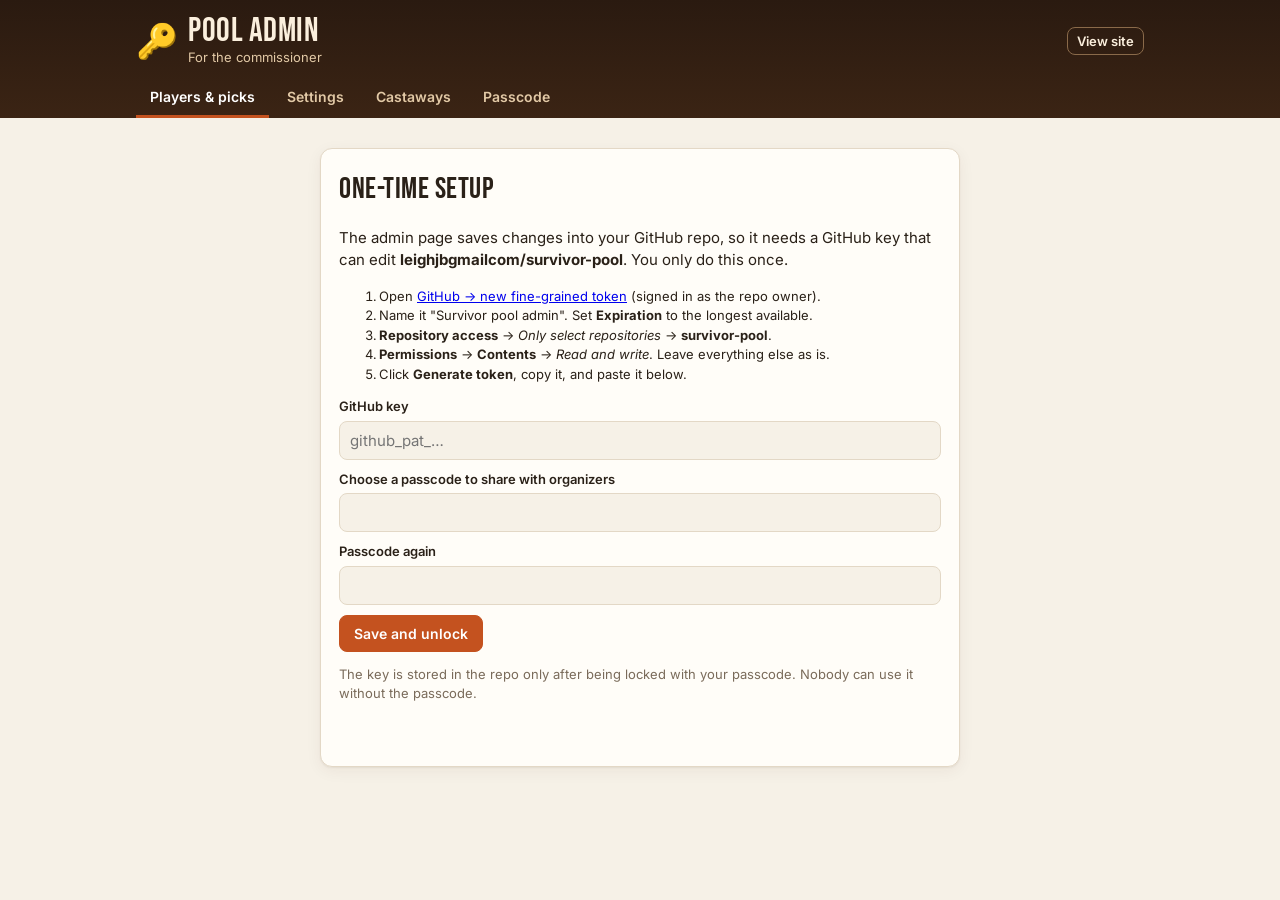
==== admin.html @ 6600c1a3 "Automatic weekly scores from Global TV and a passcode admin page - tools/fetch_results.py + schedule" ====
<!doctype html>
<html lang="en">
<head>
  <meta charset="utf-8">
  <meta name="viewport" content="width=device-width, initial-scale=1">
  <meta name="robots" content="noindex">
  <title>Pool Admin</title>
  <link rel="icon" href="data:image/svg+xml,<svg xmlns='http://www.w3.org/2000/svg' viewBox='0 0 100 100'><text y='.9em' font-size='90'>🔑</text></svg>">
  <link rel="preconnect" href="https://fonts.googleapis.com">
  <link href="https://fonts.googleapis.com/css2?family=Bebas+Neue&family=Inter:wght@400;500;600;700&display=swap" rel="stylesheet">
  <link rel="stylesheet" href="style.css">
  <style>
    .pick-grid { display: grid; grid-template-columns: repeat(auto-fit, minmax(220px, 1fr)); gap: 14px; }
    .pick-grid label.cb { font-weight: 400; display: flex; align-items: center; gap: 6px; margin: 0 0 4px; padding: 5px 8px; border: 1px solid var(--line); border-radius: 8px; cursor: pointer; }
    .pick-grid label.cb.on { border-color: var(--accent); background: rgba(196,82,31,.08); }
    .help { font-size: 13px; color: var(--muted); font-weight: 400; margin-top: 2px; }
    .set-row { display: grid; grid-template-columns: 220px 1fr; gap: 10px; align-items: start; padding: 8px 0; border-bottom: 1px dashed var(--line); }
    @media (max-width: 600px) { .set-row { grid-template-columns: 1fr; } }
    .set-row input, .set-row select, .set-row textarea { margin-top: 0; }
    td input, td select { margin: 0; padding: 6px 8px; }
    .saving { opacity: .6; pointer-events: none; }
  </style>
</head>
<body>
  <header class="top">
    <div class="wrap top-inner">
      <div class="brand"><span class="torch">🔑</span><div><h1>Pool Admin</h1><div class="sub" id="sub">For the commissioner</div></div></div>
      <div class="who"><a class="btn small" href="./" style="color:#FBEFDD;border-color:#8A6A4A;text-decoration:none">View site</a><button class="btn small" id="lock" hidden>Lock</button></div>
    </div>
    <nav class="wrap tabs" id="tabs" hidden>
      <button data-tab="players" class="on">Players &amp; picks</button>
      <button data-tab="settings">Settings</button>
      <button data-tab="castaways">Castaways</button>
      <button data-tab="access">Passcode</button>
    </nav>
  </header>
  <main class="wrap" id="main"><div class="card narrow muted">Loading…</div></main>
  <div id="toast" class="toast" hidden></div>
  <script src="config.js"></script>
  <script src="admin.js"></script>
</body>
</html>
---- style.css ----
:root {
  --bg: #F6F1E7;
  --panel: #FFFDF8;
  --ink: #2A2118;
  --muted: #7A6B5A;
  --line: #E3D8C6;
  --accent: #C4521F;      /* torch orange */
  --accent-ink: #FFFFFF;
  --good: #2F7D4F;
  --bad: #B23A2E;
  --toka: #E8B820;
  --savu: #7B4BB7;
  --gold: #D9A400;
  --shadow: 0 1px 2px rgba(60,40,20,.06), 0 4px 16px rgba(60,40,20,.06);
}
@media (prefers-color-scheme: dark) {
  :root {
    --bg: #17130F; --panel: #221C16; --ink: #F1E8DA; --muted: #A99A86; --line: #3A3027;
    --accent: #E9733A; --good: #5DBB84; --bad: #E2675A; --shadow: none;
  }
}
* { box-sizing: border-box; }
html, body { margin: 0; }
body { background: var(--bg); color: var(--ink); font: 15px/1.5 Inter, system-ui, sans-serif; }
.wrap { max-width: 1040px; margin: 0 auto; padding: 0 16px; }
h1, h2, h3 { font-family: "Bebas Neue", Impact, sans-serif; letter-spacing: .5px; font-weight: 400; margin: 0 0 8px; }
h2 { font-size: 30px; } h3 { font-size: 22px; }
code { background: var(--line); padding: 1px 5px; border-radius: 4px; }
.muted { color: var(--muted); }
.small { font-size: 13px; }

.top { background: linear-gradient(180deg, #2A1A10, #3B2414); color: #FBEFDD; }
.top-inner { display: flex; justify-content: space-between; align-items: center; gap: 12px; padding-top: 14px; padding-bottom: 10px; flex-wrap: wrap; }
.brand { display: flex; align-items: center; gap: 10px; }
.brand h1 { font-size: 34px; margin: 0; line-height: 1; }
.torch { font-size: 34px; }
.sub { color: #E2C9A6; font-size: 13px; }
.who { font-size: 13px; display: flex; gap: 10px; align-items: center; }
.who button { color: #FBEFDD; border-color: #8A6A4A; }
.tabs { display: flex; gap: 4px; overflow-x: auto; padding-bottom: 0; }
.tabs button { background: none; border: 0; color: #E2C9A6; padding: 10px 14px; font: 600 14px Inter, sans-serif; cursor: pointer; border-bottom: 3px solid transparent; white-space: nowrap; }
.tabs button.on { color: #fff; border-bottom-color: var(--accent); }

main { padding-top: 20px; padding-bottom: 40px; min-height: 60vh; }
.card { background: var(--panel); border: 1px solid var(--line); border-radius: 12px; padding: 18px; box-shadow: var(--shadow); margin-bottom: 16px; }
.narrow { max-width: 440px; margin: 30px auto; }
.announce { background: #FFF1D6; color: #5A3A10; border: 1px solid #F0D29A; padding: 10px 14px; border-radius: 10px; margin-bottom: 16px; white-space: pre-wrap; }
@media (prefers-color-scheme: dark) { .announce { background: #3A2A12; color: #F6DDB0; border-color: #6A4A1A; } }

label { display: block; font-weight: 600; font-size: 13px; margin-bottom: 10px; }
input, select, textarea { display: block; width: 100%; margin-top: 4px; padding: 9px 10px; border: 1px solid var(--line); border-radius: 8px; background: var(--bg); color: var(--ink); font: 15px Inter, sans-serif; }
input[type=checkbox], input[type=radio] { display: inline-block; width: auto; margin: 0 6px 0 0; }
.row { display: flex; gap: 8px; flex-wrap: wrap; align-items: center; }
.row > label { flex: 1; min-width: 160px; }
.btn { padding: 9px 14px; border-radius: 8px; border: 1px solid var(--line); background: transparent; color: var(--ink); font: 600 14px Inter, sans-serif; cursor: pointer; }
.btn.primary { background: var(--accent); border-color: var(--accent); color: var(--accent-ink); }
.btn.small { padding: 5px 9px; font-size: 13px; }
.btn.danger { color: var(--bad); }
.btn:disabled { opacity: .5; cursor: not-allowed; }
.linkish { background: none; border: 0; color: var(--accent); cursor: pointer; padding: 6px 0; font: 13px Inter, sans-serif; }
.msg { min-height: 1.2em; font-size: 14px; }
.msg.err { color: var(--bad); } .msg.ok { color: var(--good); }

table { width: 100%; border-collapse: collapse; }
th, td { padding: 9px 8px; text-align: left; border-bottom: 1px solid var(--line); }
th { font-size: 12px; text-transform: uppercase; letter-spacing: .5px; color: var(--muted); font-weight: 600; }
td.num, th.num { text-align: right; font-variant-numeric: tabular-nums; }
.scroll { overflow-x: auto; }
tr.click { cursor: pointer; }
tr.click:hover td { background: rgba(196,82,31,.06); }
tr.me td { background: rgba(196,82,31,.10); }
.rank { font-family: "Bebas Neue", sans-serif; font-size: 22px; width: 36px; }
.rank.r1 { color: var(--gold); }
.total { font-weight: 700; font-size: 17px; }
.detail td { background: var(--bg); }

.stats { display: grid; grid-template-columns: repeat(auto-fit, minmax(150px, 1fr)); gap: 12px; margin-bottom: 16px; }
.stat { background: var(--panel); border: 1px solid var(--line); border-radius: 12px; padding: 12px 14px; }
.stat .k { font-size: 12px; color: var(--muted); text-transform: uppercase; letter-spacing: .5px; }
.stat .v { font-family: "Bebas Neue", sans-serif; font-size: 32px; line-height: 1.1; }

.chips { display: flex; flex-wrap: wrap; gap: 6px; }
.chip { display: inline-flex; align-items: center; gap: 5px; border: 1px solid var(--line); border-radius: 999px; padding: 3px 10px; font-size: 13px; background: var(--panel); }
.chip .dot, .dot { width: 9px; height: 9px; border-radius: 50%; display: inline-block; flex: none; }
.chip.out { opacity: .5; text-decoration: line-through; }
.chip.mvp { border-color: var(--gold); box-shadow: inset 0 0 0 1px var(--gold); }
.chip b { font-variant-numeric: tabular-nums; }

.tribes { display: grid; grid-template-columns: 1fr 1fr; gap: 16px; }
@media (max-width: 640px) { .tribes { grid-template-columns: 1fr; } }
.tribe-head { display: flex; align-items: center; justify-content: space-between; border-bottom: 3px solid; padding-bottom: 6px; margin-bottom: 8px; }
.pick { display: flex; align-items: center; justify-content: space-between; gap: 8px; padding: 8px 10px; border: 1px solid var(--line); border-radius: 9px; margin-bottom: 6px; cursor: pointer; user-select: none; background: var(--panel); }
.pick.sel { border-color: var(--accent); background: rgba(196,82,31,.08); }
.pick.out { opacity: .55; }
.pick .star { background: none; border: 0; font-size: 20px; cursor: pointer; opacity: .25; padding: 0 2px; }
.pick .star.on { opacity: 1; }
.pick .star:disabled { visibility: hidden; }
.sticky-bar { position: sticky; bottom: 0; background: var(--panel); border-top: 1px solid var(--line); padding: 12px 0; margin-top: 12px; }

.grid-pts td { text-align: center; min-width: 38px; font-variant-numeric: tabular-nums; }
.grid-pts td:first-child, .grid-pts th:first-child { text-align: left; }
.zero { color: var(--muted); }

.admin-grid { display: grid; grid-template-columns: 1fr 1fr; gap: 16px; }
@media (max-width: 760px) { .admin-grid { grid-template-columns: 1fr; } }
.ev-list { list-style: none; padding: 0; margin: 8px 0 0; }
.ev-list li { display: flex; justify-content: space-between; gap: 8px; padding: 6px 0; border-bottom: 1px dashed var(--line); font-size: 14px; }
details summary { cursor: pointer; font-weight: 600; }
.pill { font-size: 11px; padding: 2px 7px; border-radius: 999px; background: var(--line); color: var(--muted); font-weight: 600; text-transform: uppercase; letter-spacing: .4px; }
.pill.good { background: rgba(47,125,79,.15); color: var(--good); }
.pill.bad { background: rgba(178,58,46,.12); color: var(--bad); }

.toast { position: fixed; left: 50%; bottom: 20px; transform: translateX(-50%); background: var(--ink); color: var(--bg); padding: 10px 16px; border-radius: 10px; font-size: 14px; z-index: 50; max-width: 90vw; }
.toast.err { background: var(--bad); color: #fff; }
.foot { color: var(--muted); font-size: 12px; padding-bottom: 30px; }
.rules li { margin-bottom: 4px; }
.cat-cols { columns: 3 220px; font-size: 14px; }
.cat-cols div { break-inside: avoid; margin-bottom: 3px; }
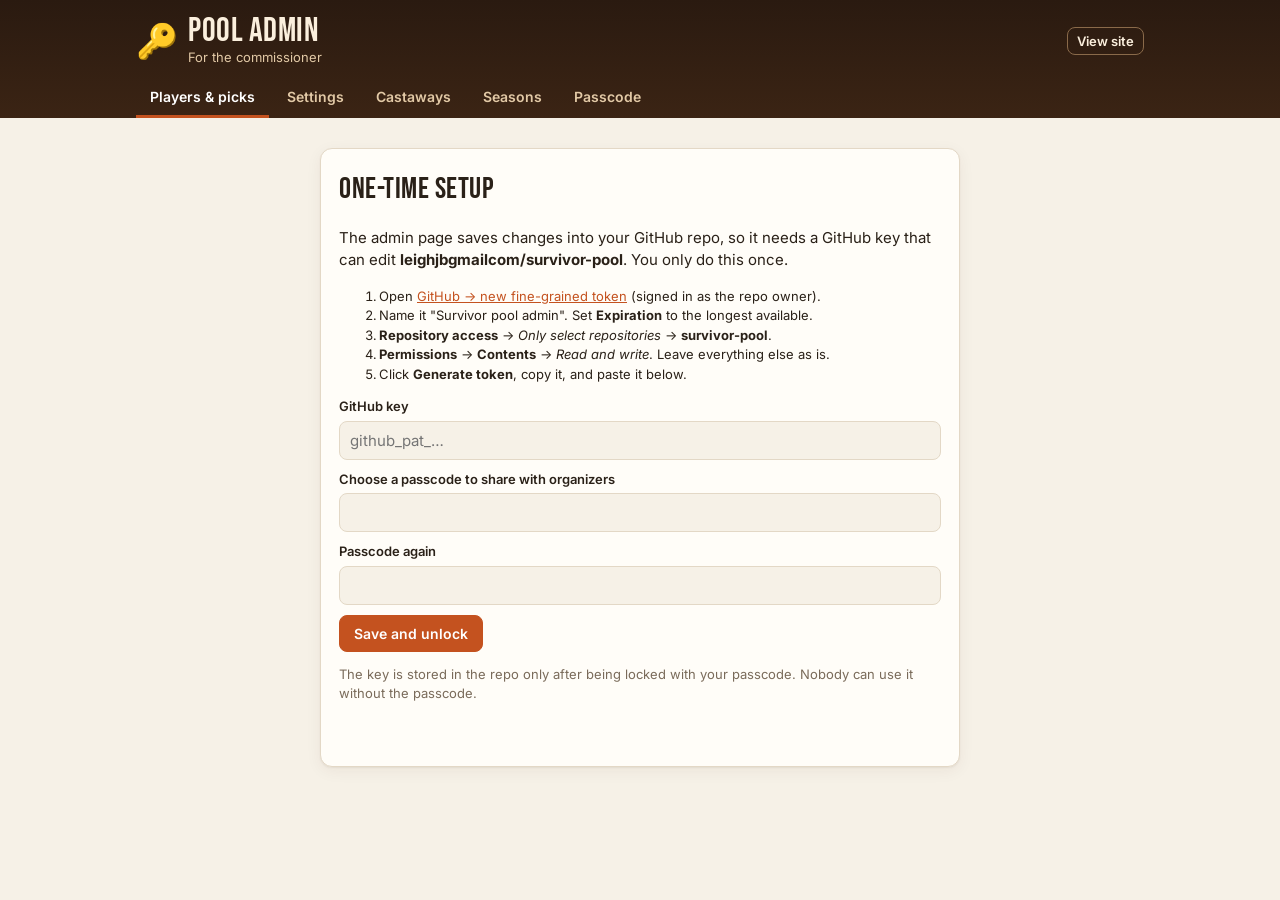
==== commit ebd0e6a1: "Seasons: one folder per season, a season picker and Seasons tab - data/ -> seasons/51 (current), dem" ====
--- a/admin.html
+++ b/admin.html
@@ -31,6 +31,7 @@
       <button data-tab="players" class="on">Players &amp; picks</button>
       <button data-tab="settings">Settings</button>
       <button data-tab="castaways">Castaways</button>
+      <button data-tab="seasons">Seasons</button>
       <button data-tab="access">Passcode</button>
     </nav>
   </header>
--- a/style.css
+++ b/style.css
@@ -116,3 +116,9 @@
 .rules li { margin-bottom: 4px; }
 .cat-cols { columns: 3 220px; font-size: 14px; }
 .cat-cols div { break-inside: avoid; margin-bottom: 3px; }
+
+.season-pick { display: flex; align-items: center; gap: 6px; margin: 0; color: #E2C9A6; font-size: 13px; }
+.season-pick select { margin: 0; width: auto; padding: 5px 8px; background: #3B2414; color: #FBEFDD; border-color: #8A6A4A; font-size: 14px; }
+.announce a { color: inherit; font-weight: 600; }
+
+main a { color: var(--accent); }
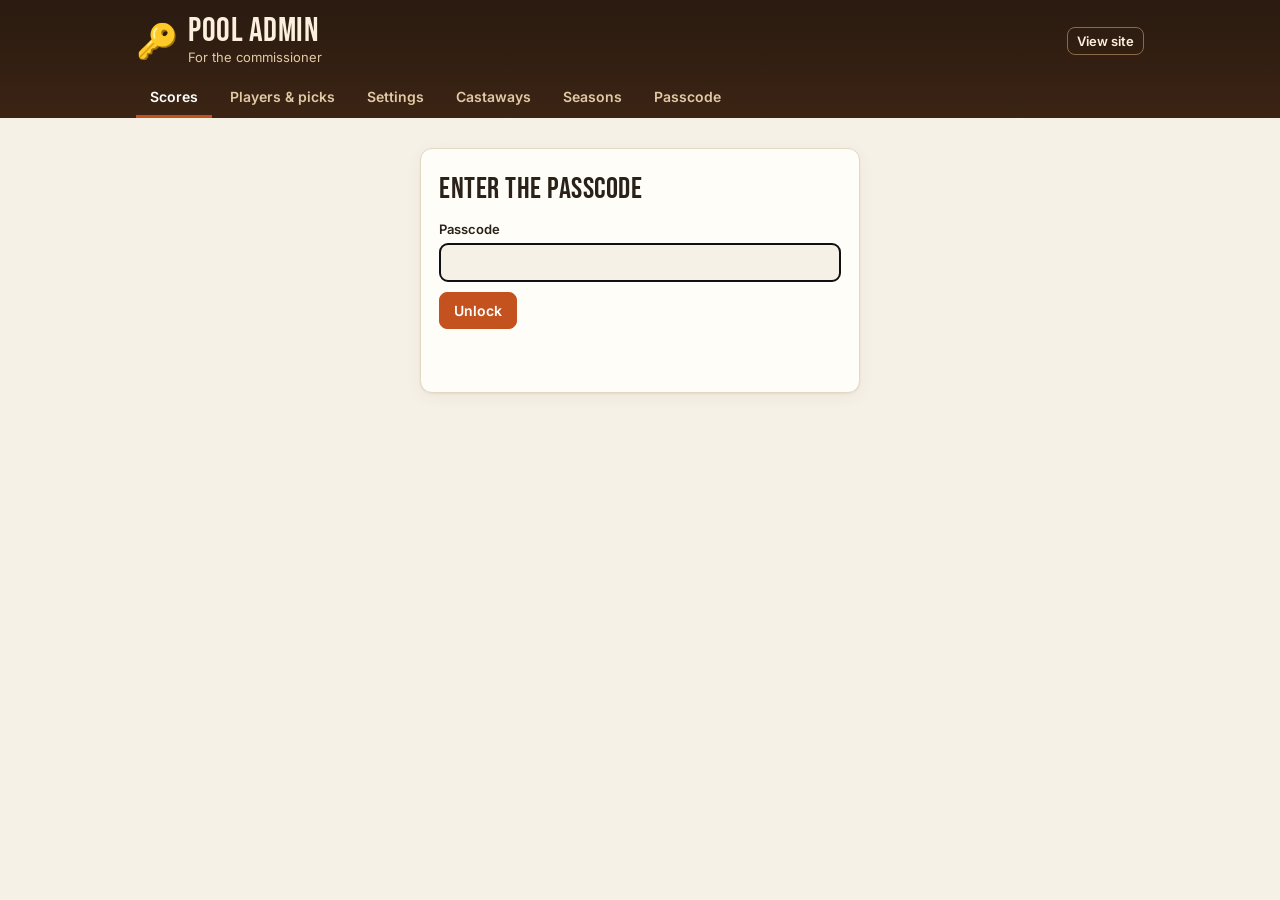
==== commit 3ae05fe2: "Admin Scores tab: correct points, review before publishing, weekly email; passcode quick link - New " ====
--- a/admin.html
+++ b/admin.html
@@ -19,6 +19,18 @@
     .set-row input, .set-row select, .set-row textarea { margin-top: 0; }
     td input, td select { margin: 0; padding: 6px 8px; }
     .saving { opacity: .6; pointer-events: none; }
+    .ep-list { display: flex; flex-wrap: wrap; gap: 8px; }
+    .ep-list button { display: flex; flex-direction: column; align-items: flex-start; gap: 2px; min-width: 120px; text-align: left; }
+    .ep-list button.cur { border-color: var(--accent); box-shadow: 0 0 0 2px rgba(196,82,31,.25); }
+    .ep-list .st { font-size: 12px; font-weight: 500; }
+    .st.pend { color: var(--accent); } .st.pub { color: var(--good, #2B8A6E); }
+    td.chg input { border-color: var(--accent); background: rgba(196,82,31,.06); }
+    .mv-up { color: var(--good, #2B8A6E); } .mv-down { color: var(--bad); }
+    .email-box { border: 1px solid var(--line); border-radius: 10px; padding: 14px 16px; background: #fff; color: #222; font: 14px/1.5 Arial, Helvetica, sans-serif; max-height: 520px; overflow: auto; }
+    .email-box:focus { outline: 2px solid var(--accent); }
+    .email-box table { border-collapse: collapse; margin: 6px 0; } .email-box td, .email-box th { border: 1px solid #ccc; padding: 3px 8px; text-align: left; }
+    .ph code { cursor: pointer; }
+    .banner-pend { border-left: 4px solid var(--accent); }
   </style>
 </head>
 <body>
@@ -28,7 +40,8 @@
       <div class="who"><a class="btn small" href="./" style="color:#FBEFDD;border-color:#8A6A4A;text-decoration:none">View site</a><button class="btn small" id="lock" hidden>Lock</button></div>
     </div>
     <nav class="wrap tabs" id="tabs" hidden>
-      <button data-tab="players" class="on">Players &amp; picks</button>
+      <button data-tab="scores" class="on">Scores</button>
+      <button data-tab="players">Players &amp; picks</button>
       <button data-tab="settings">Settings</button>
       <button data-tab="castaways">Castaways</button>
       <button data-tab="seasons">Seasons</button>
@@ -38,6 +51,7 @@
   <main class="wrap" id="main"><div class="card narrow muted">Loading…</div></main>
   <div id="toast" class="toast" hidden></div>
   <script src="config.js"></script>
+  <script src="csv-data.js"></script>
   <script src="admin.js"></script>
 </body>
 </html>
--- a/style.css
+++ b/style.css
@@ -122,3 +122,17 @@
 .announce a { color: inherit; font-weight: 600; }
 
 main a { color: var(--accent); }
+
+.bd-t { font-size: 11px; text-transform: uppercase; letter-spacing: .5px; color: var(--muted); font-weight: 600; margin-bottom: 5px; }
+.bd-ep { display: flex; flex-wrap: wrap; gap: 4px 6px; align-items: baseline; padding: 4px 0; font-size: 13px; }
+.bd-h { min-width: 62px; font-weight: 600; }
+.bd-i { border: 1px solid var(--line); border-radius: 6px; padding: 1px 7px; background: var(--panel); white-space: nowrap; }
+
+/* add to home screen */
+.top { padding-top: env(safe-area-inset-top); }
+.top-right { display: flex; gap: 10px; align-items: center; flex-wrap: wrap; }
+.install { color: #FBEFDD; border-color: #8A6A4A; }
+.install-help { position: fixed; inset: 0; background: rgba(0,0,0,.5); display: flex; align-items: flex-end; justify-content: center; padding: 16px; z-index: 60; }
+.install-help .card { width: 100%; max-width: 420px; margin: 0; }
+.install-help ol { padding-left: 20px; margin: 0; }
+.install-help li { margin-bottom: 6px; }
